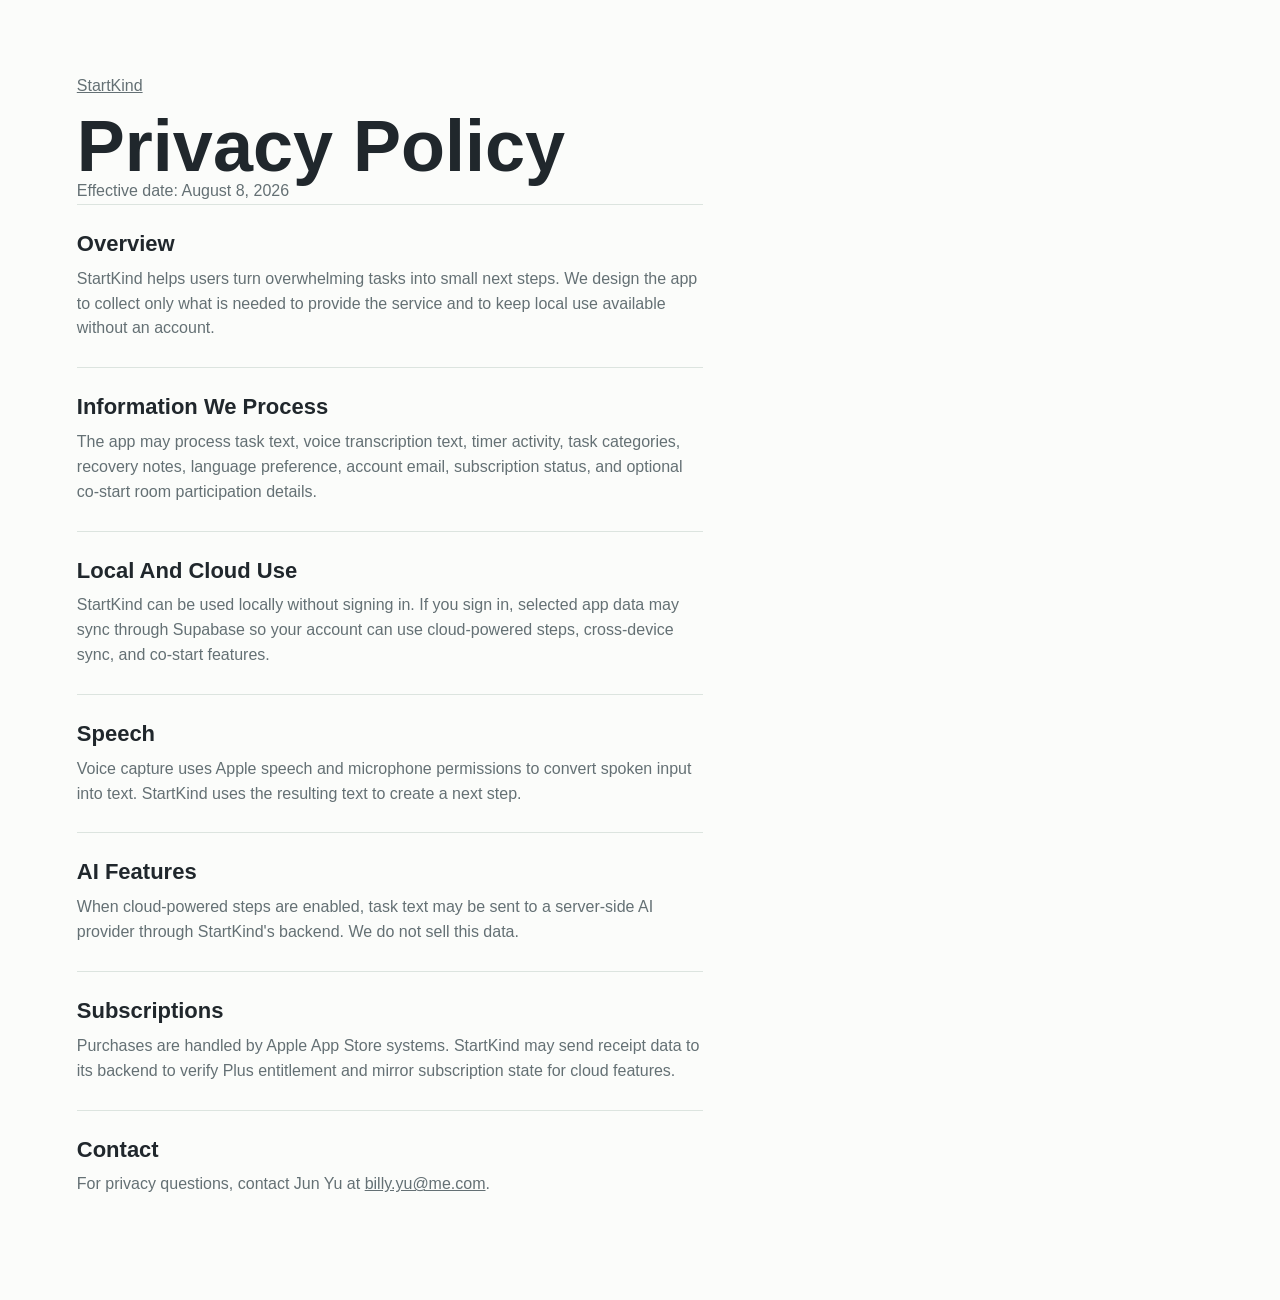
==== site/privacy.html @ 666e50cb "Initial StartKind iOS app and Pages site" ====
<!doctype html>
<html lang="en">
<head>
  <meta charset="utf-8">
  <meta name="viewport" content="width=device-width, initial-scale=1">
  <title>StartKind Privacy Policy</title>
  <meta name="description" content="Privacy Policy for StartKind.">
  <link rel="stylesheet" href="./styles.css">
</head>
<body>
  <main class="policy">
    <a class="back" href="./index.html">StartKind</a>
    <h1>Privacy Policy</h1>
    <p class="updated">Effective date: August 8, 2026</p>

    <section>
      <h2>Overview</h2>
      <p>StartKind helps users turn overwhelming tasks into small next steps. We design the app to collect only what is needed to provide the service and to keep local use available without an account.</p>
    </section>

    <section>
      <h2>Information We Process</h2>
      <p>The app may process task text, voice transcription text, timer activity, task categories, recovery notes, language preference, account email, subscription status, and optional co-start room participation details.</p>
    </section>

    <section>
      <h2>Local And Cloud Use</h2>
      <p>StartKind can be used locally without signing in. If you sign in, selected app data may sync through Supabase so your account can use cloud-powered steps, cross-device sync, and co-start features.</p>
    </section>

    <section>
      <h2>Speech</h2>
      <p>Voice capture uses Apple speech and microphone permissions to convert spoken input into text. StartKind uses the resulting text to create a next step.</p>
    </section>

    <section>
      <h2>AI Features</h2>
      <p>When cloud-powered steps are enabled, task text may be sent to a server-side AI provider through StartKind's backend. We do not sell this data.</p>
    </section>

    <section>
      <h2>Subscriptions</h2>
      <p>Purchases are handled by Apple App Store systems. StartKind may send receipt data to its backend to verify Plus entitlement and mirror subscription state for cloud features.</p>
    </section>

    <section>
      <h2>Contact</h2>
      <p>For privacy questions, contact Jun Yu at <a href="mailto:billy.yu@me.com">billy.yu@me.com</a>.</p>
    </section>
  </main>
</body>
</html>
---- site/styles.css ----
:root {
  color-scheme: light;
  --ink: #20272c;
  --muted: #647074;
  --line: #dce4df;
  --paper: #fbfcfa;
  --soft: #eef5f1;
  --green: #6aa66a;
  --teal: #3d9f9a;
  --coral: #ee806f;
  --gold: #f3c86a;
}

* { box-sizing: border-box; }

body {
  margin: 0;
  font-family: -apple-system, BlinkMacSystemFont, "SF Pro Text", "Segoe UI", sans-serif;
  color: var(--ink);
  background: var(--paper);
}

a { color: inherit; }

main { min-height: 100vh; }

.hero {
  min-height: 88vh;
  display: grid;
  grid-template-columns: minmax(0, 1.1fr) minmax(280px, 0.9fr);
  align-items: center;
  gap: clamp(28px, 5vw, 80px);
  padding: clamp(28px, 6vw, 84px);
  border-bottom: 1px solid var(--line);
  background:
    radial-gradient(circle at 82% 18%, rgba(243, 200, 106, 0.18), transparent 28%),
    linear-gradient(135deg, #fbfcfa 0%, #eef5f1 100%);
}

.eyebrow {
  margin: 0 0 18px;
  color: var(--teal);
  font-size: 14px;
  font-weight: 700;
}

h1 {
  margin: 0;
  font-size: clamp(58px, 9vw, 116px);
  line-height: 0.92;
  letter-spacing: 0;
}

.lead {
  max-width: 680px;
  margin: 26px 0 0;
  font-size: clamp(20px, 2.2vw, 30px);
  line-height: 1.28;
  color: var(--muted);
}

.actions {
  display: flex;
  gap: 12px;
  flex-wrap: wrap;
  margin-top: 34px;
}

.button {
  display: inline-flex;
  align-items: center;
  justify-content: center;
  min-height: 48px;
  padding: 0 22px;
  border-radius: 8px;
  background: var(--ink);
  color: white;
  text-decoration: none;
  font-weight: 700;
}

.button.secondary {
  background: transparent;
  color: var(--ink);
  border: 1px solid var(--line);
}

.phone {
  justify-self: center;
  width: min(360px, 84vw);
  aspect-ratio: 9 / 18;
  border-radius: 42px;
  padding: 14px;
  background: #20272c;
  box-shadow: 0 28px 70px rgba(32, 39, 44, 0.24);
}

.screen {
  height: 100%;
  border-radius: 32px;
  padding: 26px;
  background: #fbfcfa;
  display: flex;
  flex-direction: column;
  gap: 18px;
}

.status {
  color: var(--muted);
  margin: 10px 0 0;
}

.step {
  padding: 18px;
  border-radius: 8px;
  background: var(--soft);
  border: 1px solid var(--line);
}

.step span,
.step small {
  display: block;
  color: var(--muted);
  font-size: 13px;
}

.step strong {
  display: block;
  margin: 8px 0;
  font-size: 21px;
  line-height: 1.18;
}

.timer {
  margin-top: auto;
  align-self: center;
  font-size: 54px;
  font-variant-numeric: tabular-nums;
  color: var(--green);
}

.band, .icons {
  padding: clamp(32px, 6vw, 80px);
}

.grid {
  display: grid;
  grid-template-columns: repeat(4, minmax(0, 1fr));
  gap: 18px;
}

article {
  padding: 20px;
  border: 1px solid var(--line);
  border-radius: 8px;
  background: white;
}

h2 {
  margin: 0 0 10px;
  font-size: 22px;
  line-height: 1.18;
}

article p, .icons p, .policy p {
  margin: 0;
  color: var(--muted);
  line-height: 1.55;
}

.icons {
  border-top: 1px solid var(--line);
  display: grid;
  grid-template-columns: minmax(220px, 0.32fr) minmax(0, 0.68fr);
  gap: 28px;
  align-items: center;
}

.icons img {
  width: 100%;
  height: auto;
  border-radius: 8px;
  border: 1px solid var(--line);
  background: white;
}

footer {
  display: flex;
  gap: 18px;
  flex-wrap: wrap;
  padding: 28px clamp(28px, 6vw, 84px);
  border-top: 1px solid var(--line);
  color: var(--muted);
}

.policy {
  max-width: 780px;
  padding: clamp(28px, 6vw, 80px);
}

.policy h1 {
  font-size: clamp(44px, 7vw, 72px);
  margin-top: 18px;
}

.policy section {
  padding: 26px 0;
  border-top: 1px solid var(--line);
}

.updated, .back {
  color: var(--muted);
}

@media (max-width: 820px) {
  .hero, .icons {
    grid-template-columns: 1fr;
  }

  .hero {
    min-height: auto;
  }

  .grid {
    grid-template-columns: 1fr;
  }
}
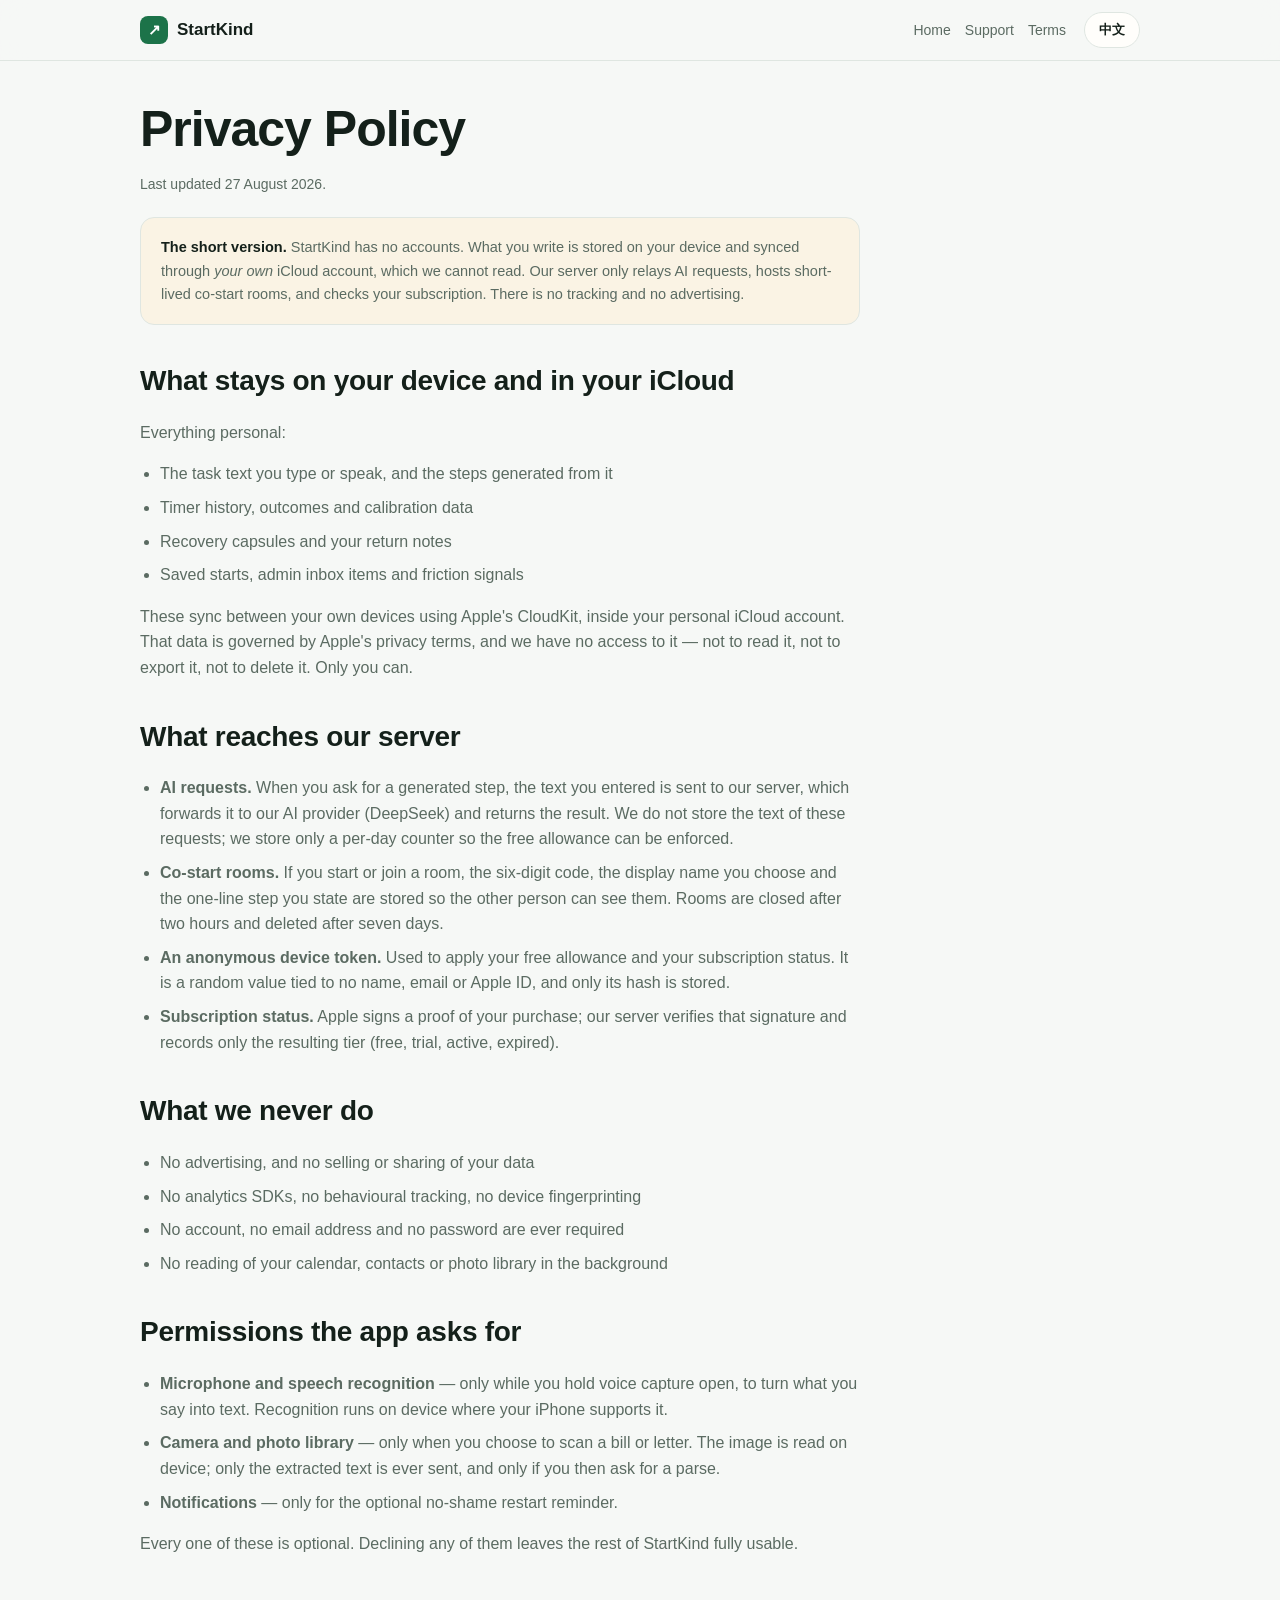
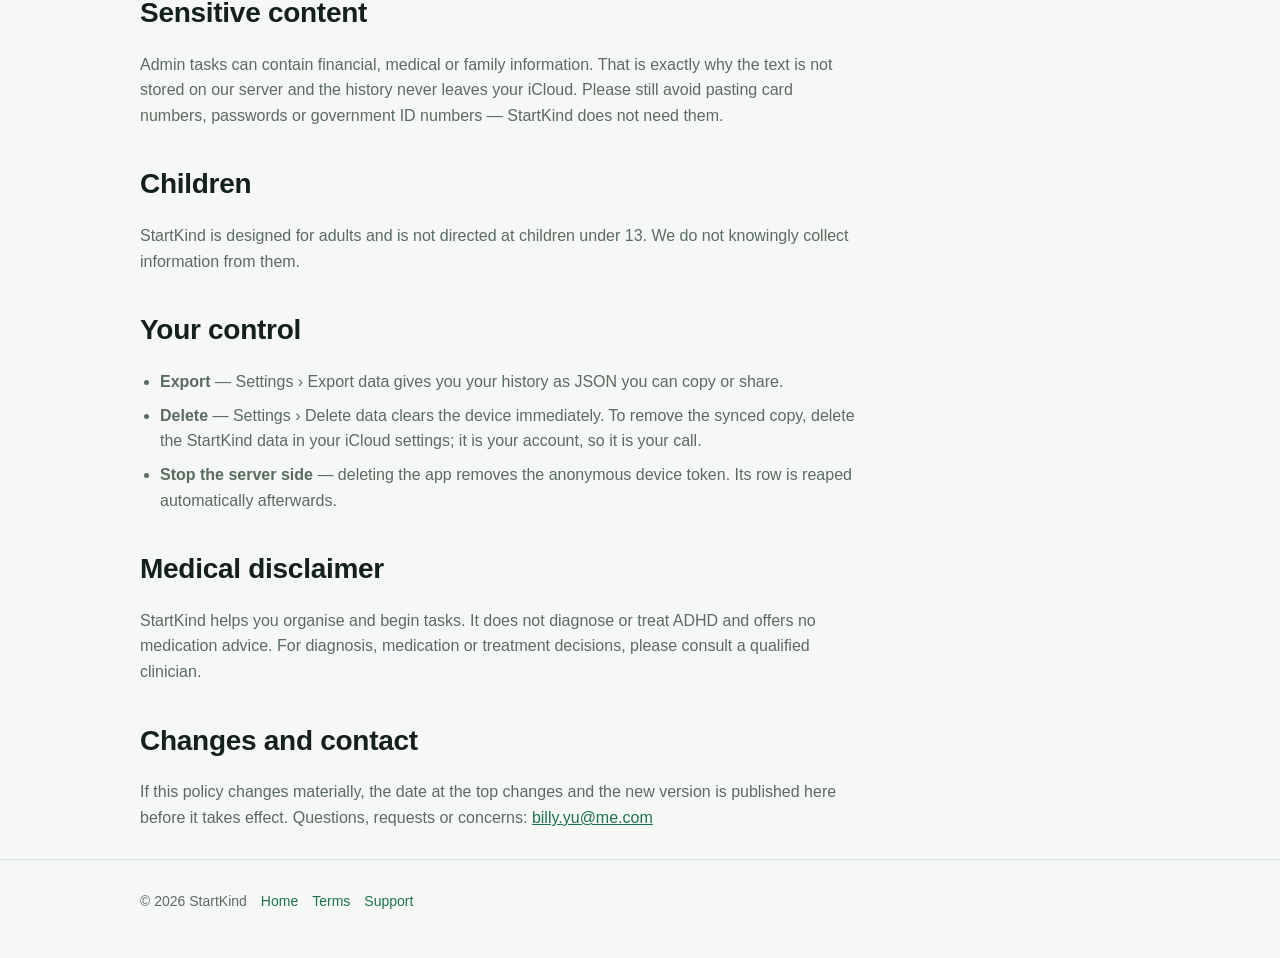
==== commit 50fb7bc4: "Move sync to CloudKit, replace Supabase with a self-hosted backend Two pieces of work: a full audit " ====
--- a/site/privacy.html
+++ b/site/privacy.html
@@ -1,52 +1,127 @@
 <!doctype html>
 <html lang="en">
 <head>
-  <meta charset="utf-8">
-  <meta name="viewport" content="width=device-width, initial-scale=1">
-  <title>StartKind Privacy Policy</title>
-  <meta name="description" content="Privacy Policy for StartKind.">
-  <link rel="stylesheet" href="./styles.css">
+<meta charset="utf-8">
+<meta name="viewport" content="width=device-width, initial-scale=1, viewport-fit=cover">
+<title>Privacy Policy — StartKind</title>
+<meta name="description" content="StartKind privacy policy. Your task history stays in your own iCloud account. No accounts, no tracking, no advertising.">
+<meta name="theme-color" content="#1c7349">
+<link rel="stylesheet" href="./styles.css">
 </head>
 <body>
-  <main class="policy">
-    <a class="back" href="./index.html">StartKind</a>
-    <h1>Privacy Policy</h1>
-    <p class="updated">Effective date: August 8, 2026</p>
 
-    <section>
-      <h2>Overview</h2>
-      <p>StartKind helps users turn overwhelming tasks into small next steps. We design the app to collect only what is needed to provide the service and to keep local use available without an account.</p>
-    </section>
+<header>
+  <div class="wrap bar">
+    <a class="brand" href="./">
+      <span class="mark" aria-hidden="true">↗</span>
+      StartKind
+    </a>
+    <nav>
+      <a href="./"><span data-en>Home</span><span data-zh>首页</span></a>
+      <a href="./#support"><span data-en>Support</span><span data-zh>支持</span></a>
+      <a href="./#terms"><span data-en>Terms</span><span data-zh>条款</span></a>
+    </nav>
+    <button class="lang" id="lang" type="button">中文</button>
+  </div>
+</header>
 
-    <section>
-      <h2>Information We Process</h2>
-      <p>The app may process task text, voice transcription text, timer activity, task categories, recovery notes, language preference, account email, subscription status, and optional co-start room participation details.</p>
-    </section>
+<main class="wrap">
+  <article class="prose">
+    <h1><span data-en>Privacy Policy</span><span data-zh>隐私政策</span></h1>
+    <p class="updated"><span data-en>Last updated 27 August 2026.</span><span data-zh>最后更新：2026 年 8 月 27 日。</span></p>
 
-    <section>
-      <h2>Local And Cloud Use</h2>
-      <p>StartKind can be used locally without signing in. If you sign in, selected app data may sync through Supabase so your account can use cloud-powered steps, cross-device sync, and co-start features.</p>
-    </section>
+    <p class="note" style="margin:22px 0">
+      <span data-en><strong>The short version.</strong> StartKind has no accounts. What you write is stored on your device and synced through <em>your own</em> iCloud account, which we cannot read. Our server only relays AI requests, hosts short-lived co-start rooms, and checks your subscription. There is no tracking and no advertising.</span>
+      <span data-zh><strong>一句话版本。</strong>StartKind 没有账号体系。你写下的内容保存在你的设备上，并通过<em>你自己的</em> iCloud 账户同步，我们读不到。我们的服务器只做三件事：转发 AI 请求、承载临时的陪伴房间、校验订阅状态。没有任何追踪，也没有广告。</span>
+    </p>
 
-    <section>
-      <h2>Speech</h2>
-      <p>Voice capture uses Apple speech and microphone permissions to convert spoken input into text. StartKind uses the resulting text to create a next step.</p>
-    </section>
+    <h2><span data-en>What stays on your device and in your iCloud</span><span data-zh>留在你设备和 iCloud 里的内容</span></h2>
+    <p><span data-en>Everything personal:</span><span data-zh>所有个人内容：</span></p>
+    <ul>
+      <li><span data-en>The task text you type or speak, and the steps generated from it</span><span data-zh>你输入或说出的任务文本，以及由此生成的步骤</span></li>
+      <li><span data-en>Timer history, outcomes and calibration data</span><span data-zh>计时历史、结果与校准数据</span></li>
+      <li><span data-en>Recovery capsules and your return notes</span><span data-zh>恢复胶囊与你的返回备注</span></li>
+      <li><span data-en>Saved starts, admin inbox items and friction signals</span><span data-zh>已保存的开始、事务收件箱条目与卡点信号</span></li>
+    </ul>
+    <p><span data-en>These sync between your own devices using Apple's CloudKit, inside your personal iCloud account. That data is governed by Apple's privacy terms, and we have no access to it — not to read it, not to export it, not to delete it. Only you can.</span><span data-zh>这些内容通过 Apple 的 CloudKit 在你自己的设备之间同步，存放在你的个人 iCloud 账户中。该数据受 Apple 隐私条款约束，我们无权访问——不能读取、不能导出、也不能删除。只有你可以。</span></p>
 
-    <section>
-      <h2>AI Features</h2>
-      <p>When cloud-powered steps are enabled, task text may be sent to a server-side AI provider through StartKind's backend. We do not sell this data.</p>
-    </section>
+    <h2><span data-en>What reaches our server</span><span data-zh>会到达我们服务器的内容</span></h2>
+    <ul>
+      <li><span data-en><strong>AI requests.</strong> When you ask for a generated step, the text you entered is sent to our server, which forwards it to our AI provider (DeepSeek) and returns the result. We do not store the text of these requests; we store only a per-day counter so the free allowance can be enforced.</span><span data-zh><strong>AI 请求。</strong>当你请求生成步骤时，你输入的文本会发送到我们的服务器，由它转发给 AI 服务商（DeepSeek）并返回结果。我们<strong>不保存</strong>这些请求的文本，只保存一个按天计数，用于执行免费额度。</span></li>
+      <li><span data-en><strong>Co-start rooms.</strong> If you start or join a room, the six-digit code, the display name you choose and the one-line step you state are stored so the other person can see them. Rooms are closed after two hours and deleted after seven days.</span><span data-zh><strong>陪伴房间。</strong>当你创建或加入房间时，六位数字码、你填写的昵称、以及你写的一句话步骤会被保存，以便对方看到。房间在两小时后关闭，七天后删除。</span></li>
+      <li><span data-en><strong>An anonymous device token.</strong> Used to apply your free allowance and your subscription status. It is a random value tied to no name, email or Apple ID, and only its hash is stored.</span><span data-zh><strong>一个匿名设备令牌。</strong>用于识别你的免费额度和订阅状态。它是一个随机值，不关联任何姓名、邮箱或 Apple ID，而且我们只保存它的哈希值。</span></li>
+      <li><span data-en><strong>Subscription status.</strong> Apple signs a proof of your purchase; our server verifies that signature and records only the resulting tier (free, trial, active, expired).</span><span data-zh><strong>订阅状态。</strong>Apple 会对你的购买签名，我们的服务器校验该签名，只记录最终的等级（免费、试用、有效、已过期）。</span></li>
+    </ul>
 
-    <section>
-      <h2>Subscriptions</h2>
-      <p>Purchases are handled by Apple App Store systems. StartKind may send receipt data to its backend to verify Plus entitlement and mirror subscription state for cloud features.</p>
-    </section>
+    <h2><span data-en>What we never do</span><span data-zh>我们绝不做的事</span></h2>
+    <ul>
+      <li><span data-en>No advertising, and no selling or sharing of your data</span><span data-zh>没有广告，不出售也不共享你的数据</span></li>
+      <li><span data-en>No analytics SDKs, no behavioural tracking, no device fingerprinting</span><span data-zh>不接入分析 SDK，不做行为追踪，不做设备指纹</span></li>
+      <li><span data-en>No account, no email address and no password are ever required</span><span data-zh>全程不需要账号、邮箱或密码</span></li>
+      <li><span data-en>No reading of your calendar, contacts or photo library in the background</span><span data-zh>不会在后台读取你的日历、通讯录或照片库</span></li>
+    </ul>
 
-    <section>
-      <h2>Contact</h2>
-      <p>For privacy questions, contact Jun Yu at <a href="mailto:billy.yu@me.com">billy.yu@me.com</a>.</p>
-    </section>
-  </main>
+    <h2><span data-en>Permissions the app asks for</span><span data-zh>App 会请求的权限</span></h2>
+    <ul>
+      <li><span data-en><strong>Microphone and speech recognition</strong> — only while you hold voice capture open, to turn what you say into text. Recognition runs on device where your iPhone supports it.</span><span data-zh><strong>麦克风与语音识别</strong> — 仅在你打开语音捕捉时使用，把你说的话转成文字。在支持的 iPhone 上，识别在设备本地完成。</span></li>
+      <li><span data-en><strong>Camera and photo library</strong> — only when you choose to scan a bill or letter. The image is read on device; only the extracted text is ever sent, and only if you then ask for a parse.</span><span data-zh><strong>相机与照片库</strong> — 仅当你主动选择扫描账单或信件时使用。图片在设备本地识别，只有提取出的文字才可能被发送，而且需要你再次确认解析。</span></li>
+      <li><span data-en><strong>Notifications</strong> — only for the optional no-shame restart reminder.</span><span data-zh><strong>通知</strong> — 仅用于可选的、不带责备的重启提醒。</span></li>
+    </ul>
+    <p><span data-en>Every one of these is optional. Declining any of them leaves the rest of StartKind fully usable.</span><span data-zh>以上权限全部可选。拒绝其中任何一项，StartKind 的其余功能依然完全可用。</span></p>
+
+    <h2><span data-en>Sensitive content</span><span data-zh>敏感内容</span></h2>
+    <p><span data-en>Admin tasks can contain financial, medical or family information. That is exactly why the text is not stored on our server and the history never leaves your iCloud. Please still avoid pasting card numbers, passwords or government ID numbers — StartKind does not need them.</span><span data-zh>事务任务可能包含财务、医疗或家庭信息。这正是我们不在服务器保存这些文本、历史记录也不离开你 iCloud 的原因。但仍请不要粘贴银行卡号、密码或身份证件号码——StartKind 不需要它们。</span></p>
+
+    <h2><span data-en>Children</span><span data-zh>关于儿童</span></h2>
+    <p><span data-en>StartKind is designed for adults and is not directed at children under 13. We do not knowingly collect information from them.</span><span data-zh>StartKind 面向成年人设计，不针对 13 岁以下儿童。我们不会有意收集他们的信息。</span></p>
+
+    <h2><span data-en>Your control</span><span data-zh>你的控制权</span></h2>
+    <ul>
+      <li><span data-en><strong>Export</strong> — Settings › Export data gives you your history as JSON you can copy or share.</span><span data-zh><strong>导出</strong> — 「设置 › 导出数据」会把你的历史以 JSON 形式给你，可复制或分享。</span></li>
+      <li><span data-en><strong>Delete</strong> — Settings › Delete data clears the device immediately. To remove the synced copy, delete the StartKind data in your iCloud settings; it is your account, so it is your call.</span><span data-zh><strong>删除</strong> — 「设置 › 删除数据」会立刻清空本机。若要移除同步副本，请在你的 iCloud 设置中删除 StartKind 数据；那是你的账户，由你决定。</span></li>
+      <li><span data-en><strong>Stop the server side</strong> — deleting the app removes the anonymous device token. Its row is reaped automatically afterwards.</span><span data-zh><strong>停止服务端记录</strong> — 删除 App 即会移除匿名设备令牌，其记录随后会被自动清理。</span></li>
+    </ul>
+
+    <h2><span data-en>Medical disclaimer</span><span data-zh>医疗免责声明</span></h2>
+    <p><span data-en>StartKind helps you organise and begin tasks. It does not diagnose or treat ADHD and offers no medication advice. For diagnosis, medication or treatment decisions, please consult a qualified clinician.</span><span data-zh>StartKind 帮助你整理和开始任务。它不能诊断或治疗注意缺陷多动障碍（ADHD），也不提供任何用药建议。如需诊断、用药或治疗决定，请咨询合格的临床医生。</span></p>
+
+    <h2><span data-en>Changes and contact</span><span data-zh>变更与联系</span></h2>
+    <p><span data-en>If this policy changes materially, the date at the top changes and the new version is published here before it takes effect. Questions, requests or concerns: </span><span data-zh>如本政策有实质性变更，顶部日期会随之更新，新版本会在生效前发布于此。有任何问题、请求或疑虑请联系：</span><a href="mailto:billy.yu@me.com" style="color:var(--accent)">billy.yu@me.com</a></p>
+  </article>
+</main>
+
+<footer>
+  <div class="wrap footer-row">
+    <span>© 2026 StartKind</span>
+    <a href="./"><span data-en>Home</span><span data-zh>首页</span></a>
+    <a href="./#terms"><span data-en>Terms</span><span data-zh>条款</span></a>
+    <a href="./#support"><span data-en>Support</span><span data-zh>支持</span></a>
+  </div>
+</footer>
+
+<script>
+  (function () {
+    var KEY = "startkind-lang";
+    var button = document.getElementById("lang");
+
+    function apply(lang) {
+      document.documentElement.lang = lang;
+      button.textContent = lang === "zh-Hans" ? "EN“ : ”中文";
+      button.setAttribute("aria-label", lang === "zh-Hans" ? "Switch to English“ : ”切换到中文");
+    }
+
+    var saved = null;
+    try { saved = localStorage.getItem(KEY); } catch (e) { /* private mode */ }
+    var initial = saved || ((navigator.language || "en").toLowerCase().indexOf("zh") === 0 ? "zh-Hans" : "en");
+    apply(initial);
+
+    button.addEventListener("click", function () {
+      var next = document.documentElement.lang === "zh-Hans" ? "en" : "zh-Hans";
+      apply(next);
+      try { localStorage.setItem(KEY, next); } catch (e) { /* ignore */ }
+    });
+  })();
+</script>
+
 </body>
 </html>
--- a/site/styles.css
+++ b/site/styles.css
@@ -1,227 +1,277 @@
+/* StartKind marketing + legal site.
+   Mobile-first, no dependencies, no tracking. */
+
 :root {
-  color-scheme: light;
-  --ink: #20272c;
-  --muted: #647074;
-  --line: #dce4df;
-  --paper: #fbfcfa;
-  --soft: #eef5f1;
-  --green: #6aa66a;
-  --teal: #3d9f9a;
-  --coral: #ee806f;
-  --gold: #f3c86a;
+  --ink: #14201a;
+  --ink-soft: #5b6b62;
+  --accent: #1c7349;
+  --accent-soft: #e7f2ec;
+  --warm: #faf3e4;
+  --surface: #fffefb;
+  --page: #f6f8f6;
+  --line: #dfe6e1;
+  --radius: 14px;
+  --max: 1040px;
+}
+
+@media (prefers-color-scheme: dark) {
+  :root {
+    --ink: #eef3ef;
+    --ink-soft: #a8b8ae;
+    --accent: #6fca9b;
+    --accent-soft: #17281f;
+    --warm: #241f16;
+    --surface: #131a16;
+    --page: #0d120f;
+    --line: #26332c;
+  }
 }
 
 * { box-sizing: border-box; }
+
+html { -webkit-text-size-adjust: 100%; }
 
 body {
   margin: 0;
-  font-family: -apple-system, BlinkMacSystemFont, "SF Pro Text", "Segoe UI", sans-serif;
+  background: var(--page);
   color: var(--ink);
-  background: var(--paper);
-}
-
-a { color: inherit; }
-
-main { min-height: 100vh; }
+  font: 16px/1.6 -apple-system, BlinkMacSystemFont, "Segoe UI", "PingFang SC",
+        "Hiragino Sans GB", "Microsoft YaHei", Roboto, sans-serif;
+}
+
+.wrap { width: 100%; max-width: var(--max); margin: 0 auto; padding: 0 20px; }
+
+/* ---------- header ---------- */
+
+header {
+  position: sticky;
+  top: 0;
+  z-index: 10;
+  background: color-mix(in srgb, var(--page) 88%, transparent);
+  backdrop-filter: saturate(180%) blur(12px);
+  border-bottom: 1px solid var(--line);
+}
+
+.bar {
+  display: flex;
+  align-items: center;
+  flex-wrap: wrap;
+  gap: 6px 12px;
+  min-height: 60px;
+  padding-top: 8px;
+  padding-bottom: 8px;
+}
+
+/* Narrow screens: brand and the language toggle share the first row, and the
+   section links get a full row of their own instead of wrapping raggedly. */
+nav {
+  order: 3;
+  width: 100%;
+  display: flex;
+  gap: 4px;
+  overflow-x: auto;
+  scrollbar-width: none;
+}
+nav::-webkit-scrollbar { display: none; }
+nav a { white-space: nowrap; }
+
+@media (min-width: 620px) {
+  .bar { flex-wrap: nowrap; padding-top: 0; padding-bottom: 0; }
+  nav { order: 0; width: auto; overflow: visible; gap: 2px; }
+}
+
+.brand {
+  display: flex;
+  align-items: center;
+  gap: 9px;
+  font-weight: 700;
+  font-size: 17px;
+  color: var(--ink);
+  text-decoration: none;
+  margin-right: auto;
+}
+
+.mark {
+  width: 28px; height: 28px;
+  display: grid; place-items: center;
+  border-radius: 8px;
+  background: var(--accent);
+  color: #fff;
+  font-size: 15px;
+}
+
+nav a {
+  color: var(--ink-soft);
+  text-decoration: none;
+  font-size: 14px;
+  padding: 8px 6px;
+  border-radius: 8px;
+}
+nav a:hover { color: var(--accent); }
+
+/* Language toggle */
+.lang {
+  border: 1px solid var(--line);
+  background: var(--surface);
+  color: var(--ink);
+  border-radius: 999px;
+  padding: 7px 14px;
+  font-size: 13px;
+  font-weight: 600;
+  cursor: pointer;
+  min-height: 36px;
+}
+.lang:hover { border-color: var(--accent); color: var(--accent); }
+
+/* ---------- hero ---------- */
 
 .hero {
-  min-height: 88vh;
   display: grid;
-  grid-template-columns: minmax(0, 1.1fr) minmax(280px, 0.9fr);
-  align-items: center;
-  gap: clamp(28px, 5vw, 80px);
-  padding: clamp(28px, 6vw, 84px);
-  border-bottom: 1px solid var(--line);
-  background:
-    radial-gradient(circle at 82% 18%, rgba(243, 200, 106, 0.18), transparent 28%),
-    linear-gradient(135deg, #fbfcfa 0%, #eef5f1 100%);
+  gap: 32px;
+  padding: 52px 0 40px;
+  align-items: center;
 }
 
 .eyebrow {
-  margin: 0 0 18px;
-  color: var(--teal);
-  font-size: 14px;
+  color: var(--accent);
+  font-size: 13px;
   font-weight: 700;
+  letter-spacing: .07em;
+  text-transform: uppercase;
+  margin: 0 0 12px;
 }
 
 h1 {
-  margin: 0;
-  font-size: clamp(58px, 9vw, 116px);
-  line-height: 0.92;
-  letter-spacing: 0;
-}
-
-.lead {
-  max-width: 680px;
-  margin: 26px 0 0;
-  font-size: clamp(20px, 2.2vw, 30px);
-  line-height: 1.28;
-  color: var(--muted);
-}
-
-.actions {
-  display: flex;
-  gap: 12px;
-  flex-wrap: wrap;
-  margin-top: 34px;
-}
+  font-size: clamp(32px, 7vw, 50px);
+  line-height: 1.12;
+  letter-spacing: -.02em;
+  margin: 0 0 16px;
+}
+
+.lead { font-size: clamp(16px, 4vw, 19px); color: var(--ink-soft); margin: 0 0 26px; }
+
+.actions { display: flex; flex-wrap: wrap; gap: 12px; }
 
 .button {
   display: inline-flex;
   align-items: center;
   justify-content: center;
-  min-height: 48px;
+  min-height: 46px;
   padding: 0 22px;
-  border-radius: 8px;
-  background: var(--ink);
-  color: white;
+  border-radius: 11px;
+  background: var(--accent);
+  color: #fff;
+  font-weight: 650;
   text-decoration: none;
-  font-weight: 700;
-}
-
-.button.secondary {
-  background: transparent;
-  color: var(--ink);
-  border: 1px solid var(--line);
-}
-
-.phone {
-  justify-self: center;
-  width: min(360px, 84vw);
-  aspect-ratio: 9 / 18;
-  border-radius: 42px;
-  padding: 14px;
-  background: #20272c;
-  box-shadow: 0 28px 70px rgba(32, 39, 44, 0.24);
-}
-
-.screen {
-  height: 100%;
-  border-radius: 32px;
-  padding: 26px;
-  background: #fbfcfa;
-  display: flex;
-  flex-direction: column;
-  gap: 18px;
-}
-
-.status {
-  color: var(--muted);
-  margin: 10px 0 0;
-}
-
-.step {
-  padding: 18px;
-  border-radius: 8px;
-  background: var(--soft);
-  border: 1px solid var(--line);
-}
-
-.step span,
-.step small {
-  display: block;
-  color: var(--muted);
-  font-size: 13px;
-}
-
-.step strong {
-  display: block;
-  margin: 8px 0;
-  font-size: 21px;
-  line-height: 1.18;
-}
-
-.timer {
-  margin-top: auto;
-  align-self: center;
-  font-size: 54px;
-  font-variant-numeric: tabular-nums;
-  color: var(--green);
-}
-
-.band, .icons {
-  padding: clamp(32px, 6vw, 80px);
-}
+  border: 1px solid transparent;
+}
+.button:hover { filter: brightness(1.06); }
+.button.secondary { background: var(--surface); color: var(--ink); border-color: var(--line); }
+
+/* ---------- shots ---------- */
+
+.shots {
+  display: grid;
+  grid-template-columns: repeat(auto-fit, minmax(200px, 1fr));
+  gap: 20px;
+  padding: 8px 0 44px;
+}
+
+figure { margin: 0; text-align: center; }
+
+figure img {
+  width: 100%;
+  max-width: 300px;
+  height: auto;
+  border-radius: 20px;
+  border: 1px solid var(--line);
+  background: var(--surface);
+  box-shadow: 0 12px 36px rgba(20, 32, 26, .10);
+}
+
+figcaption { margin-top: 12px; font-size: 14px; color: var(--ink-soft); }
+
+/* ---------- sections ---------- */
+
+section {
+  padding: 44px 0;
+  border-top: 1px solid var(--line);
+  /* The header is sticky, so anchor jumps must clear it. */
+  scroll-margin-top: 120px;
+}
+
+@media (min-width: 620px) {
+  section { scroll-margin-top: 72px; }
+}
+
+h2 { font-size: clamp(22px, 5vw, 28px); margin: 0 0 8px; letter-spacing: -.01em; }
+h3 { font-size: 17px; margin: 0 0 6px; }
+
+.sub { color: var(--ink-soft); margin: 0 0 26px; }
 
 .grid {
   display: grid;
-  grid-template-columns: repeat(4, minmax(0, 1fr));
-  gap: 18px;
-}
-
-article {
+  grid-template-columns: repeat(auto-fit, minmax(240px, 1fr));
+  gap: 16px;
+}
+
+.card {
+  background: var(--surface);
+  border: 1px solid var(--line);
+  border-radius: var(--radius);
   padding: 20px;
-  border: 1px solid var(--line);
-  border-radius: 8px;
-  background: white;
-}
-
-h2 {
-  margin: 0 0 10px;
-  font-size: 22px;
-  line-height: 1.18;
-}
-
-article p, .icons p, .policy p {
-  margin: 0;
-  color: var(--muted);
-  line-height: 1.55;
-}
-
-.icons {
-  border-top: 1px solid var(--line);
-  display: grid;
-  grid-template-columns: minmax(220px, 0.32fr) minmax(0, 0.68fr);
-  gap: 28px;
-  align-items: center;
-}
-
-.icons img {
-  width: 100%;
-  height: auto;
-  border-radius: 8px;
-  border: 1px solid var(--line);
-  background: white;
-}
-
-footer {
-  display: flex;
-  gap: 18px;
-  flex-wrap: wrap;
-  padding: 28px clamp(28px, 6vw, 84px);
-  border-top: 1px solid var(--line);
-  color: var(--muted);
-}
-
-.policy {
-  max-width: 780px;
-  padding: clamp(28px, 6vw, 80px);
-}
-
-.policy h1 {
-  font-size: clamp(44px, 7vw, 72px);
-  margin-top: 18px;
-}
-
-.policy section {
-  padding: 26px 0;
-  border-top: 1px solid var(--line);
-}
-
-.updated, .back {
-  color: var(--muted);
-}
-
-@media (max-width: 820px) {
-  .hero, .icons {
-    grid-template-columns: 1fr;
-  }
-
-  .hero {
-    min-height: auto;
-  }
-
-  .grid {
-    grid-template-columns: 1fr;
-  }
-}
+}
+.card p { margin: 0; color: var(--ink-soft); font-size: 15px; }
+
+.card .icon {
+  width: 34px; height: 34px;
+  display: grid; place-items: center;
+  border-radius: 9px;
+  background: var(--accent-soft);
+  color: var(--accent);
+  margin-bottom: 12px;
+  font-size: 17px;
+}
+
+.plans { display: grid; grid-template-columns: repeat(auto-fit, minmax(250px, 1fr)); gap: 16px; }
+.plan { background: var(--surface); border: 1px solid var(--line); border-radius: var(--radius); padding: 22px; }
+.plan.highlight { background: var(--accent-soft); border-color: color-mix(in srgb, var(--accent) 30%, transparent); }
+.price { font-size: 25px; font-weight: 700; margin: 4px 0 14px; }
+.plan ul { margin: 0; padding-left: 19px; color: var(--ink-soft); font-size: 15px; }
+.plan li { margin-bottom: 7px; }
+
+.note {
+  background: var(--warm);
+  border: 1px solid var(--line);
+  border-radius: var(--radius);
+  padding: 18px 20px;
+  color: var(--ink-soft);
+  font-size: 14.5px;
+}
+.note strong { color: var(--ink); }
+
+/* ---------- legal prose ---------- */
+
+.prose { max-width: 720px; padding: 40px 0 12px; }
+.prose h2 { margin-top: 34px; }
+.prose p, .prose li { color: var(--ink-soft); }
+.prose ul { padding-left: 20px; }
+.prose li { margin-bottom: 8px; }
+.updated { font-size: 14px; color: var(--ink-soft); }
+
+/* ---------- footer ---------- */
+
+footer { border-top: 1px solid var(--line); padding: 30px 0 46px; color: var(--ink-soft); font-size: 14px; }
+footer a { color: var(--accent); text-decoration: none; }
+.footer-row { display: flex; flex-wrap: wrap; gap: 14px; align-items: center; }
+.footer-row .spacer { margin-left: auto; }
+
+/* ---------- language switching ---------- */
+
+[data-zh] { display: none; }
+html[lang="zh-Hans"] [data-en] { display: none; }
+html[lang="zh-Hans"] [data-zh] { display: revert; }
+
+@media (min-width: 820px) {
+  .hero { grid-template-columns: 1.05fr .95fr; padding: 68px 0 48px; }
+}
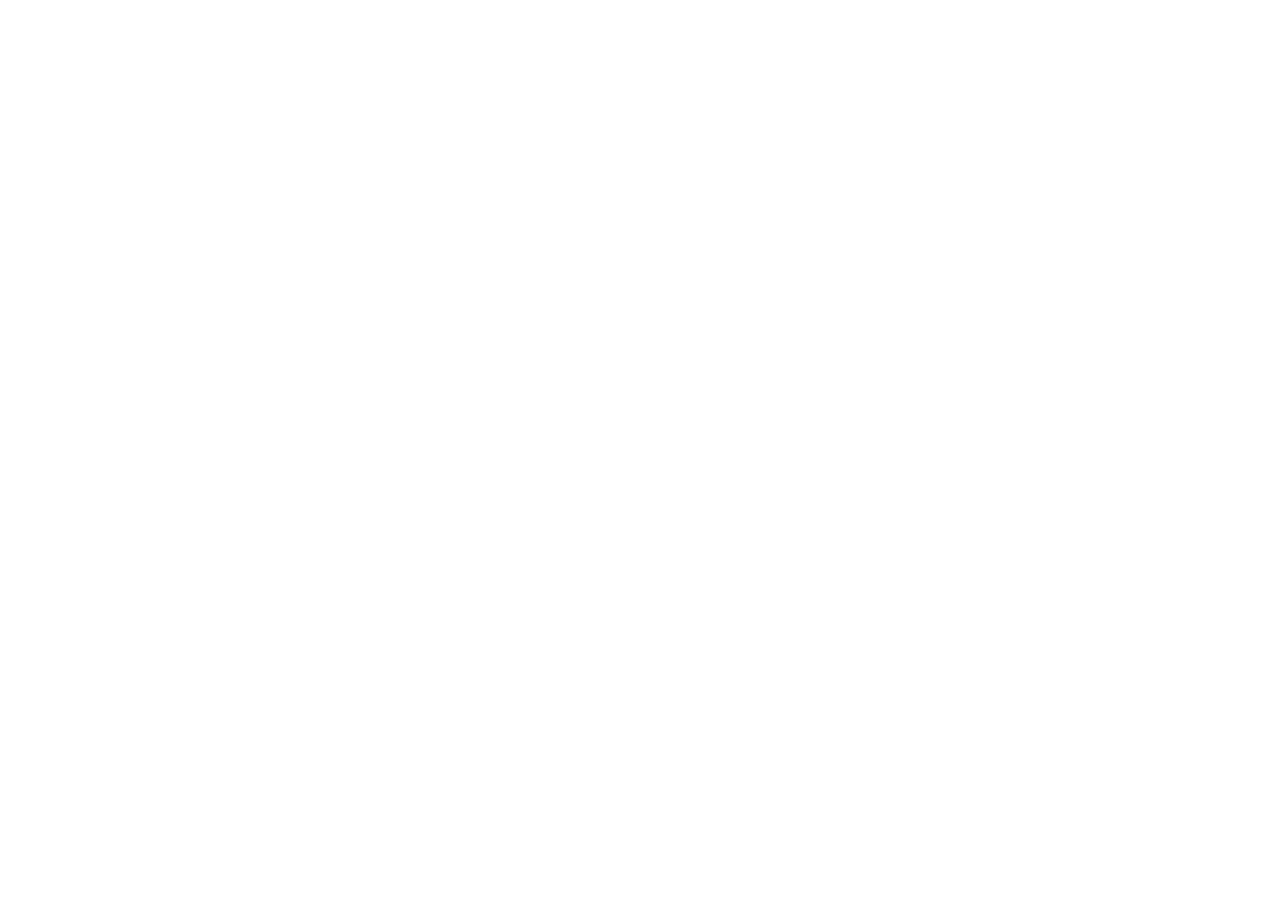
==== commit 381e1058: "Send the old Pages copy to the live StartKind site The app's Terms button opens junyu17.github.io/st" ====
--- a/site/privacy.html
+++ b/site/privacy.html
@@ -2,126 +2,13 @@
 <html lang="en">
 <head>
 <meta charset="utf-8">
-<meta name="viewport" content="width=device-width, initial-scale=1, viewport-fit=cover">
-<title>Privacy Policy — StartKind</title>
-<meta name="description" content="StartKind privacy policy. Your task history stays in your own iCloud account. No accounts, no tracking, no advertising.">
-<meta name="theme-color" content="#1c7349">
-<link rel="stylesheet" href="./styles.css">
+<title>StartKind privacy policy</title>
+<link rel="canonical" href="https://startk.livepet.ren/privacy.html">
+<script>location.replace('https://startk.livepet.ren/privacy.html' + location.hash);</script>
+<meta http-equiv="refresh" content="0; url=https://startk.livepet.ren/privacy.html">
+<meta name="robots" content="noindex">
 </head>
 <body>
-
-<header>
-  <div class="wrap bar">
-    <a class="brand" href="./">
-      <span class="mark" aria-hidden="true">↗</span>
-      StartKind
-    </a>
-    <nav>
-      <a href="./"><span data-en>Home</span><span data-zh>首页</span></a>
-      <a href="./#support"><span data-en>Support</span><span data-zh>支持</span></a>
-      <a href="./#terms"><span data-en>Terms</span><span data-zh>条款</span></a>
-    </nav>
-    <button class="lang" id="lang" type="button">中文</button>
-  </div>
-</header>
-
-<main class="wrap">
-  <article class="prose">
-    <h1><span data-en>Privacy Policy</span><span data-zh>隐私政策</span></h1>
-    <p class="updated"><span data-en>Last updated 27 August 2026.</span><span data-zh>最后更新：2026 年 8 月 27 日。</span></p>
-
-    <p class="note" style="margin:22px 0">
-      <span data-en><strong>The short version.</strong> StartKind has no accounts. What you write is stored on your device and synced through <em>your own</em> iCloud account, which we cannot read. Our server only relays AI requests, hosts short-lived co-start rooms, and checks your subscription. There is no tracking and no advertising.</span>
-      <span data-zh><strong>一句话版本。</strong>StartKind 没有账号体系。你写下的内容保存在你的设备上，并通过<em>你自己的</em> iCloud 账户同步，我们读不到。我们的服务器只做三件事：转发 AI 请求、承载临时的陪伴房间、校验订阅状态。没有任何追踪，也没有广告。</span>
-    </p>
-
-    <h2><span data-en>What stays on your device and in your iCloud</span><span data-zh>留在你设备和 iCloud 里的内容</span></h2>
-    <p><span data-en>Everything personal:</span><span data-zh>所有个人内容：</span></p>
-    <ul>
-      <li><span data-en>The task text you type or speak, and the steps generated from it</span><span data-zh>你输入或说出的任务文本，以及由此生成的步骤</span></li>
-      <li><span data-en>Timer history, outcomes and calibration data</span><span data-zh>计时历史、结果与校准数据</span></li>
-      <li><span data-en>Recovery capsules and your return notes</span><span data-zh>恢复胶囊与你的返回备注</span></li>
-      <li><span data-en>Saved starts, admin inbox items and friction signals</span><span data-zh>已保存的开始、事务收件箱条目与卡点信号</span></li>
-    </ul>
-    <p><span data-en>These sync between your own devices using Apple's CloudKit, inside your personal iCloud account. That data is governed by Apple's privacy terms, and we have no access to it — not to read it, not to export it, not to delete it. Only you can.</span><span data-zh>这些内容通过 Apple 的 CloudKit 在你自己的设备之间同步，存放在你的个人 iCloud 账户中。该数据受 Apple 隐私条款约束，我们无权访问——不能读取、不能导出、也不能删除。只有你可以。</span></p>
-
-    <h2><span data-en>What reaches our server</span><span data-zh>会到达我们服务器的内容</span></h2>
-    <ul>
-      <li><span data-en><strong>AI requests.</strong> When you ask for a generated step, the text you entered is sent to our server, which forwards it to our AI provider (DeepSeek) and returns the result. We do not store the text of these requests; we store only a per-day counter so the free allowance can be enforced.</span><span data-zh><strong>AI 请求。</strong>当你请求生成步骤时，你输入的文本会发送到我们的服务器，由它转发给 AI 服务商（DeepSeek）并返回结果。我们<strong>不保存</strong>这些请求的文本，只保存一个按天计数，用于执行免费额度。</span></li>
-      <li><span data-en><strong>Co-start rooms.</strong> If you start or join a room, the six-digit code, the display name you choose and the one-line step you state are stored so the other person can see them. Rooms are closed after two hours and deleted after seven days.</span><span data-zh><strong>陪伴房间。</strong>当你创建或加入房间时，六位数字码、你填写的昵称、以及你写的一句话步骤会被保存，以便对方看到。房间在两小时后关闭，七天后删除。</span></li>
-      <li><span data-en><strong>An anonymous device token.</strong> Used to apply your free allowance and your subscription status. It is a random value tied to no name, email or Apple ID, and only its hash is stored.</span><span data-zh><strong>一个匿名设备令牌。</strong>用于识别你的免费额度和订阅状态。它是一个随机值，不关联任何姓名、邮箱或 Apple ID，而且我们只保存它的哈希值。</span></li>
-      <li><span data-en><strong>Subscription status.</strong> Apple signs a proof of your purchase; our server verifies that signature and records only the resulting tier (free, trial, active, expired).</span><span data-zh><strong>订阅状态。</strong>Apple 会对你的购买签名，我们的服务器校验该签名，只记录最终的等级（免费、试用、有效、已过期）。</span></li>
-    </ul>
-
-    <h2><span data-en>What we never do</span><span data-zh>我们绝不做的事</span></h2>
-    <ul>
-      <li><span data-en>No advertising, and no selling or sharing of your data</span><span data-zh>没有广告，不出售也不共享你的数据</span></li>
-      <li><span data-en>No analytics SDKs, no behavioural tracking, no device fingerprinting</span><span data-zh>不接入分析 SDK，不做行为追踪，不做设备指纹</span></li>
-      <li><span data-en>No account, no email address and no password are ever required</span><span data-zh>全程不需要账号、邮箱或密码</span></li>
-      <li><span data-en>No reading of your calendar, contacts or photo library in the background</span><span data-zh>不会在后台读取你的日历、通讯录或照片库</span></li>
-    </ul>
-
-    <h2><span data-en>Permissions the app asks for</span><span data-zh>App 会请求的权限</span></h2>
-    <ul>
-      <li><span data-en><strong>Microphone and speech recognition</strong> — only while you hold voice capture open, to turn what you say into text. Recognition runs on device where your iPhone supports it.</span><span data-zh><strong>麦克风与语音识别</strong> — 仅在你打开语音捕捉时使用，把你说的话转成文字。在支持的 iPhone 上，识别在设备本地完成。</span></li>
-      <li><span data-en><strong>Camera and photo library</strong> — only when you choose to scan a bill or letter. The image is read on device; only the extracted text is ever sent, and only if you then ask for a parse.</span><span data-zh><strong>相机与照片库</strong> — 仅当你主动选择扫描账单或信件时使用。图片在设备本地识别，只有提取出的文字才可能被发送，而且需要你再次确认解析。</span></li>
-      <li><span data-en><strong>Notifications</strong> — only for the optional no-shame restart reminder.</span><span data-zh><strong>通知</strong> — 仅用于可选的、不带责备的重启提醒。</span></li>
-    </ul>
-    <p><span data-en>Every one of these is optional. Declining any of them leaves the rest of StartKind fully usable.</span><span data-zh>以上权限全部可选。拒绝其中任何一项，StartKind 的其余功能依然完全可用。</span></p>
-
-    <h2><span data-en>Sensitive content</span><span data-zh>敏感内容</span></h2>
-    <p><span data-en>Admin tasks can contain financial, medical or family information. That is exactly why the text is not stored on our server and the history never leaves your iCloud. Please still avoid pasting card numbers, passwords or government ID numbers — StartKind does not need them.</span><span data-zh>事务任务可能包含财务、医疗或家庭信息。这正是我们不在服务器保存这些文本、历史记录也不离开你 iCloud 的原因。但仍请不要粘贴银行卡号、密码或身份证件号码——StartKind 不需要它们。</span></p>
-
-    <h2><span data-en>Children</span><span data-zh>关于儿童</span></h2>
-    <p><span data-en>StartKind is designed for adults and is not directed at children under 13. We do not knowingly collect information from them.</span><span data-zh>StartKind 面向成年人设计，不针对 13 岁以下儿童。我们不会有意收集他们的信息。</span></p>
-
-    <h2><span data-en>Your control</span><span data-zh>你的控制权</span></h2>
-    <ul>
-      <li><span data-en><strong>Export</strong> — Settings › Export data gives you your history as JSON you can copy or share.</span><span data-zh><strong>导出</strong> — 「设置 › 导出数据」会把你的历史以 JSON 形式给你，可复制或分享。</span></li>
-      <li><span data-en><strong>Delete</strong> — Settings › Delete data clears the device immediately. To remove the synced copy, delete the StartKind data in your iCloud settings; it is your account, so it is your call.</span><span data-zh><strong>删除</strong> — 「设置 › 删除数据」会立刻清空本机。若要移除同步副本，请在你的 iCloud 设置中删除 StartKind 数据；那是你的账户，由你决定。</span></li>
-      <li><span data-en><strong>Stop the server side</strong> — deleting the app removes the anonymous device token. Its row is reaped automatically afterwards.</span><span data-zh><strong>停止服务端记录</strong> — 删除 App 即会移除匿名设备令牌，其记录随后会被自动清理。</span></li>
-    </ul>
-
-    <h2><span data-en>Medical disclaimer</span><span data-zh>医疗免责声明</span></h2>
-    <p><span data-en>StartKind helps you organise and begin tasks. It does not diagnose or treat ADHD and offers no medication advice. For diagnosis, medication or treatment decisions, please consult a qualified clinician.</span><span data-zh>StartKind 帮助你整理和开始任务。它不能诊断或治疗注意缺陷多动障碍（ADHD），也不提供任何用药建议。如需诊断、用药或治疗决定，请咨询合格的临床医生。</span></p>
-
-    <h2><span data-en>Changes and contact</span><span data-zh>变更与联系</span></h2>
-    <p><span data-en>If this policy changes materially, the date at the top changes and the new version is published here before it takes effect. Questions, requests or concerns: </span><span data-zh>如本政策有实质性变更，顶部日期会随之更新，新版本会在生效前发布于此。有任何问题、请求或疑虑请联系：</span><a href="mailto:billy.yu@me.com" style="color:var(--accent)">billy.yu@me.com</a></p>
-  </article>
-</main>
-
-<footer>
-  <div class="wrap footer-row">
-    <span>© 2026 StartKind</span>
-    <a href="./"><span data-en>Home</span><span data-zh>首页</span></a>
-    <a href="./#terms"><span data-en>Terms</span><span data-zh>条款</span></a>
-    <a href="./#support"><span data-en>Support</span><span data-zh>支持</span></a>
-  </div>
-</footer>
-
-<script>
-  (function () {
-    var KEY = "startkind-lang";
-    var button = document.getElementById("lang");
-
-    function apply(lang) {
-      document.documentElement.lang = lang;
-      button.textContent = lang === "zh-Hans" ? "EN“ : ”中文";
-      button.setAttribute("aria-label", lang === "zh-Hans" ? "Switch to English“ : ”切换到中文");
-    }
-
-    var saved = null;
-    try { saved = localStorage.getItem(KEY); } catch (e) { /* private mode */ }
-    var initial = saved || ((navigator.language || "en").toLowerCase().indexOf("zh") === 0 ? "zh-Hans" : "en");
-    apply(initial);
-
-    button.addEventListener("click", function () {
-      var next = document.documentElement.lang === "zh-Hans" ? "en" : "zh-Hans";
-      apply(next);
-      try { localStorage.setItem(KEY, next); } catch (e) { /* ignore */ }
-    });
-  })();
-</script>
-
+<p>The StartKind privacy policy is at <a href="https://startk.livepet.ren/privacy.html">startk.livepet.ren/privacy.html</a>.</p>
 </body>
 </html>
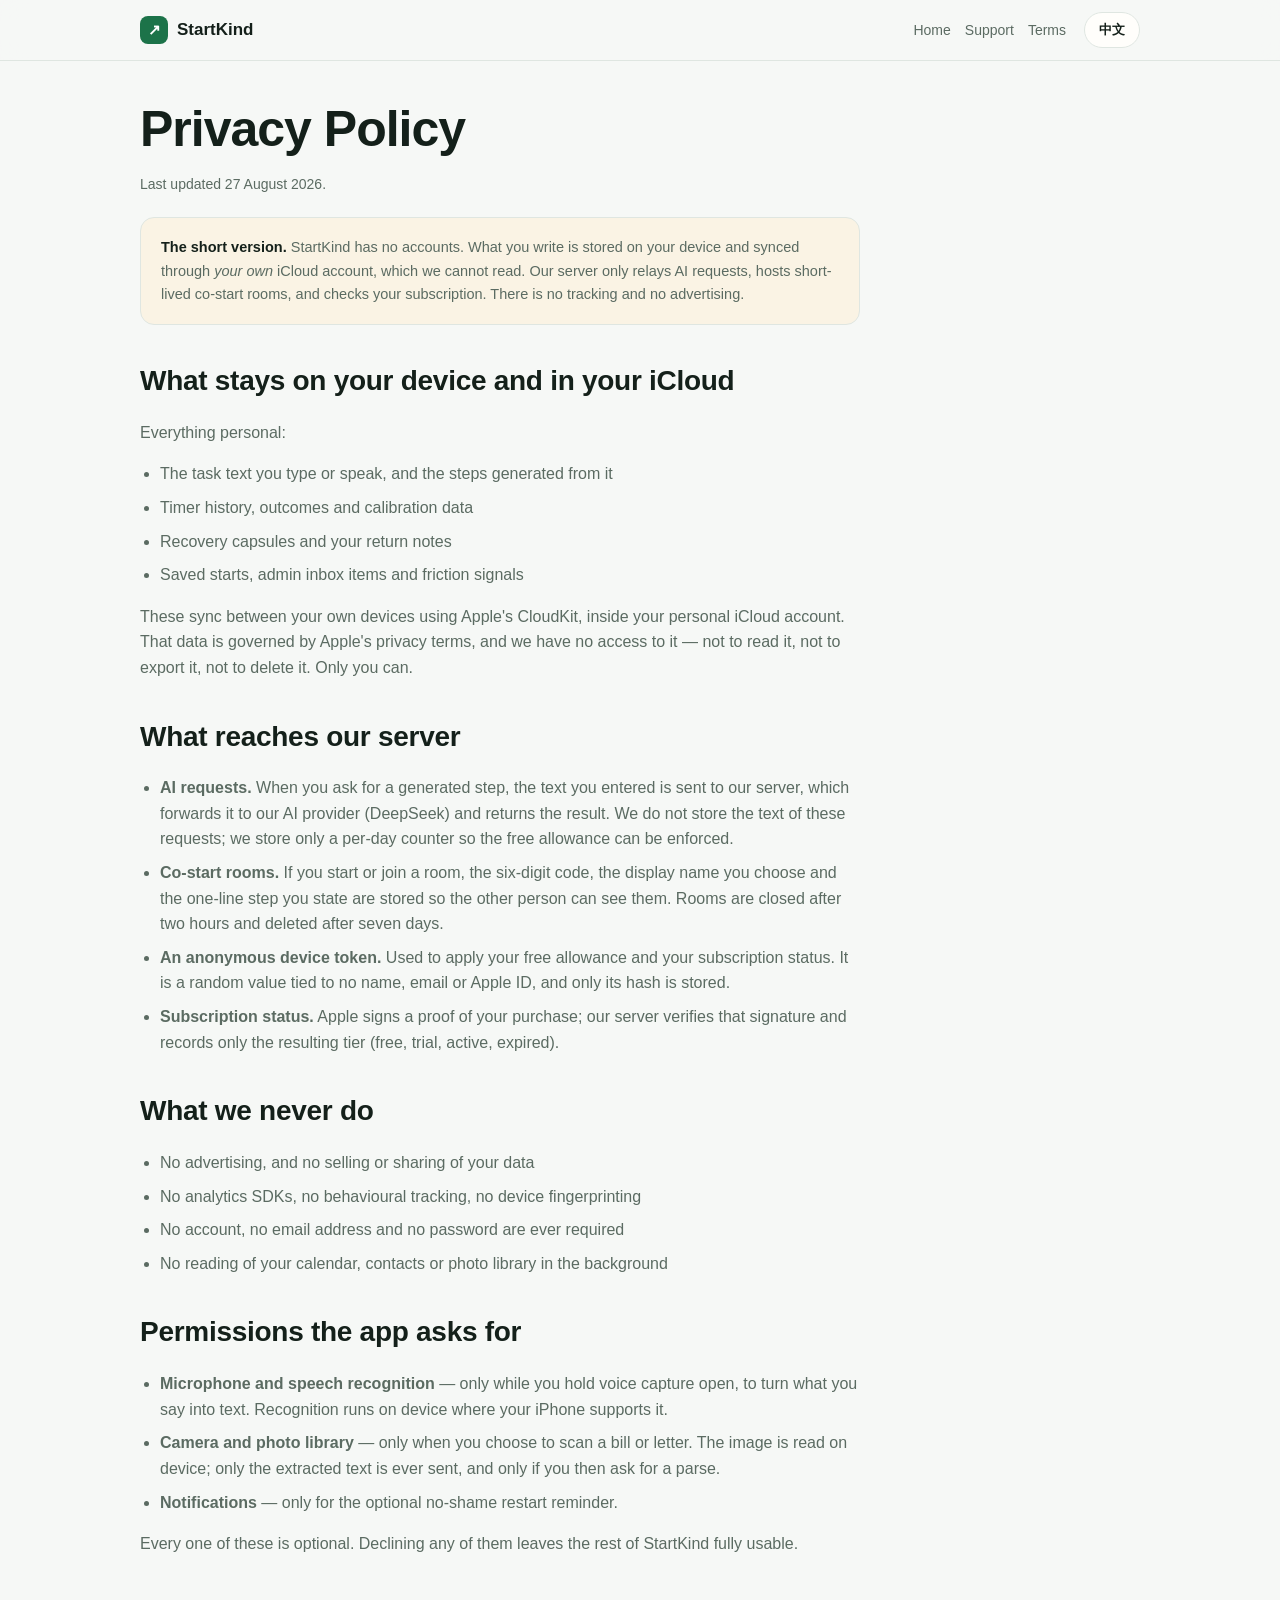
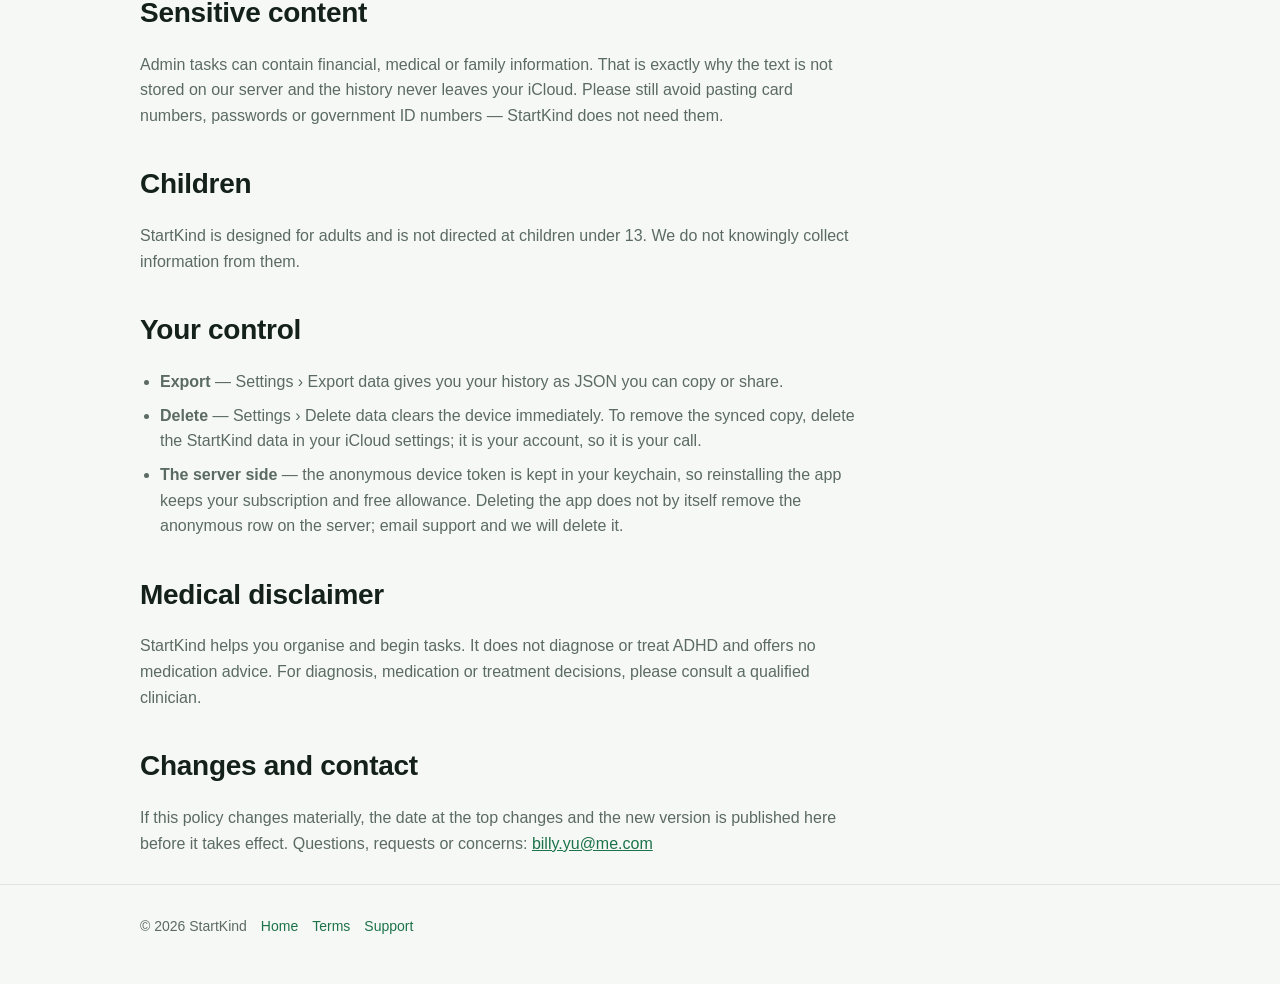
==== commit 3f038b62: "Ship 1.1: Japanese, a guided first run, and the admin reader The release has two halves. Japanese is" ====
--- a/site/privacy.html
+++ b/site/privacy.html
@@ -2,13 +2,126 @@
 <html lang="en">
 <head>
 <meta charset="utf-8">
-<title>StartKind privacy policy</title>
-<link rel="canonical" href="https://startk.livepet.ren/privacy.html">
-<script>location.replace('https://startk.livepet.ren/privacy.html' + location.hash);</script>
-<meta http-equiv="refresh" content="0; url=https://startk.livepet.ren/privacy.html">
-<meta name="robots" content="noindex">
+<meta name="viewport" content="width=device-width, initial-scale=1, viewport-fit=cover">
+<title>Privacy Policy — StartKind</title>
+<meta name="description" content="StartKind privacy policy. Your task history stays in your own iCloud account. No accounts, no tracking, no advertising.">
+<meta name="theme-color" content="#1c7349">
+<link rel="stylesheet" href="./styles.css">
 </head>
 <body>
-<p>The StartKind privacy policy is at <a href="https://startk.livepet.ren/privacy.html">startk.livepet.ren/privacy.html</a>.</p>
+
+<header>
+  <div class="wrap bar">
+    <a class="brand" href="./">
+      <span class="mark" aria-hidden="true">↗</span>
+      StartKind
+    </a>
+    <nav>
+      <a href="./"><span data-en>Home</span><span data-zh>首页</span></a>
+      <a href="./#support"><span data-en>Support</span><span data-zh>支持</span></a>
+      <a href="./#terms"><span data-en>Terms</span><span data-zh>条款</span></a>
+    </nav>
+    <button class="lang" id="lang" type="button">中文</button>
+  </div>
+</header>
+
+<main class="wrap">
+  <article class="prose">
+    <h1><span data-en>Privacy Policy</span><span data-zh>隐私政策</span></h1>
+    <p class="updated"><span data-en>Last updated 27 August 2026.</span><span data-zh>最后更新：2026 年 8 月 27 日。</span></p>
+
+    <p class="note" style="margin:22px 0">
+      <span data-en><strong>The short version.</strong> StartKind has no accounts. What you write is stored on your device and synced through <em>your own</em> iCloud account, which we cannot read. Our server only relays AI requests, hosts short-lived co-start rooms, and checks your subscription. There is no tracking and no advertising.</span>
+      <span data-zh><strong>一句话版本。</strong>StartKind 没有账号体系。你写下的内容保存在你的设备上，并通过<em>你自己的</em> iCloud 账户同步，我们读不到。我们的服务器只做三件事：转发 AI 请求、承载临时的陪伴房间、校验订阅状态。没有任何追踪，也没有广告。</span>
+    </p>
+
+    <h2><span data-en>What stays on your device and in your iCloud</span><span data-zh>留在你设备和 iCloud 里的内容</span></h2>
+    <p><span data-en>Everything personal:</span><span data-zh>所有个人内容：</span></p>
+    <ul>
+      <li><span data-en>The task text you type or speak, and the steps generated from it</span><span data-zh>你输入或说出的任务文本，以及由此生成的步骤</span></li>
+      <li><span data-en>Timer history, outcomes and calibration data</span><span data-zh>计时历史、结果与校准数据</span></li>
+      <li><span data-en>Recovery capsules and your return notes</span><span data-zh>恢复胶囊与你的返回备注</span></li>
+      <li><span data-en>Saved starts, admin inbox items and friction signals</span><span data-zh>已保存的开始、事务收件箱条目与卡点信号</span></li>
+    </ul>
+    <p><span data-en>These sync between your own devices using Apple's CloudKit, inside your personal iCloud account. That data is governed by Apple's privacy terms, and we have no access to it — not to read it, not to export it, not to delete it. Only you can.</span><span data-zh>这些内容通过 Apple 的 CloudKit 在你自己的设备之间同步，存放在你的个人 iCloud 账户中。该数据受 Apple 隐私条款约束，我们无权访问——不能读取、不能导出、也不能删除。只有你可以。</span></p>
+
+    <h2><span data-en>What reaches our server</span><span data-zh>会到达我们服务器的内容</span></h2>
+    <ul>
+      <li><span data-en><strong>AI requests.</strong> When you ask for a generated step, the text you entered is sent to our server, which forwards it to our AI provider (DeepSeek) and returns the result. We do not store the text of these requests; we store only a per-day counter so the free allowance can be enforced.</span><span data-zh><strong>AI 请求。</strong>当你请求生成步骤时，你输入的文本会发送到我们的服务器，由它转发给 AI 服务商（DeepSeek）并返回结果。我们<strong>不保存</strong>这些请求的文本，只保存一个按天计数，用于执行免费额度。</span></li>
+      <li><span data-en><strong>Co-start rooms.</strong> If you start or join a room, the six-digit code, the display name you choose and the one-line step you state are stored so the other person can see them. Rooms are closed after two hours and deleted after seven days.</span><span data-zh><strong>陪伴房间。</strong>当你创建或加入房间时，六位数字码、你填写的昵称、以及你写的一句话步骤会被保存，以便对方看到。房间在两小时后关闭，七天后删除。</span></li>
+      <li><span data-en><strong>An anonymous device token.</strong> Used to apply your free allowance and your subscription status. It is a random value tied to no name, email or Apple ID, and only its hash is stored.</span><span data-zh><strong>一个匿名设备令牌。</strong>用于识别你的免费额度和订阅状态。它是一个随机值，不关联任何姓名、邮箱或 Apple ID，而且我们只保存它的哈希值。</span></li>
+      <li><span data-en><strong>Subscription status.</strong> Apple signs a proof of your purchase; our server verifies that signature and records only the resulting tier (free, trial, active, expired).</span><span data-zh><strong>订阅状态。</strong>Apple 会对你的购买签名，我们的服务器校验该签名，只记录最终的等级（免费、试用、有效、已过期）。</span></li>
+    </ul>
+
+    <h2><span data-en>What we never do</span><span data-zh>我们绝不做的事</span></h2>
+    <ul>
+      <li><span data-en>No advertising, and no selling or sharing of your data</span><span data-zh>没有广告，不出售也不共享你的数据</span></li>
+      <li><span data-en>No analytics SDKs, no behavioural tracking, no device fingerprinting</span><span data-zh>不接入分析 SDK，不做行为追踪，不做设备指纹</span></li>
+      <li><span data-en>No account, no email address and no password are ever required</span><span data-zh>全程不需要账号、邮箱或密码</span></li>
+      <li><span data-en>No reading of your calendar, contacts or photo library in the background</span><span data-zh>不会在后台读取你的日历、通讯录或照片库</span></li>
+    </ul>
+
+    <h2><span data-en>Permissions the app asks for</span><span data-zh>App 会请求的权限</span></h2>
+    <ul>
+      <li><span data-en><strong>Microphone and speech recognition</strong> — only while you hold voice capture open, to turn what you say into text. Recognition runs on device where your iPhone supports it.</span><span data-zh><strong>麦克风与语音识别</strong> — 仅在你打开语音捕捉时使用，把你说的话转成文字。在支持的 iPhone 上，识别在设备本地完成。</span></li>
+      <li><span data-en><strong>Camera and photo library</strong> — only when you choose to scan a bill or letter. The image is read on device; only the extracted text is ever sent, and only if you then ask for a parse.</span><span data-zh><strong>相机与照片库</strong> — 仅当你主动选择扫描账单或信件时使用。图片在设备本地识别，只有提取出的文字才可能被发送，而且需要你再次确认解析。</span></li>
+      <li><span data-en><strong>Notifications</strong> — only for the optional no-shame restart reminder.</span><span data-zh><strong>通知</strong> — 仅用于可选的、不带责备的重启提醒。</span></li>
+    </ul>
+    <p><span data-en>Every one of these is optional. Declining any of them leaves the rest of StartKind fully usable.</span><span data-zh>以上权限全部可选。拒绝其中任何一项，StartKind 的其余功能依然完全可用。</span></p>
+
+    <h2><span data-en>Sensitive content</span><span data-zh>敏感内容</span></h2>
+    <p><span data-en>Admin tasks can contain financial, medical or family information. That is exactly why the text is not stored on our server and the history never leaves your iCloud. Please still avoid pasting card numbers, passwords or government ID numbers — StartKind does not need them.</span><span data-zh>事务任务可能包含财务、医疗或家庭信息。这正是我们不在服务器保存这些文本、历史记录也不离开你 iCloud 的原因。但仍请不要粘贴银行卡号、密码或身份证件号码——StartKind 不需要它们。</span></p>
+
+    <h2><span data-en>Children</span><span data-zh>关于儿童</span></h2>
+    <p><span data-en>StartKind is designed for adults and is not directed at children under 13. We do not knowingly collect information from them.</span><span data-zh>StartKind 面向成年人设计，不针对 13 岁以下儿童。我们不会有意收集他们的信息。</span></p>
+
+    <h2><span data-en>Your control</span><span data-zh>你的控制权</span></h2>
+    <ul>
+      <li><span data-en><strong>Export</strong> — Settings › Export data gives you your history as JSON you can copy or share.</span><span data-zh><strong>导出</strong> — 「设置 › 导出数据」会把你的历史以 JSON 形式给你，可复制或分享。</span></li>
+      <li><span data-en><strong>Delete</strong> — Settings › Delete data clears the device immediately. To remove the synced copy, delete the StartKind data in your iCloud settings; it is your account, so it is your call.</span><span data-zh><strong>删除</strong> — 「设置 › 删除数据」会立刻清空本机。若要移除同步副本，请在你的 iCloud 设置中删除 StartKind 数据；那是你的账户，由你决定。</span></li>
+      <li><span data-en><strong>The server side</strong> — the anonymous device token is kept in your keychain, so reinstalling the app keeps your subscription and free allowance. Deleting the app does not by itself remove the anonymous row on the server; email support and we will delete it.</span><span data-zh><strong>服务端记录</strong> — 匿名设备令牌保存在系统钥匙串中，重新安装后订阅和免费额度仍然有效。仅删除 App 并不会移除服务器上的匿名记录；如需删除，请邮件联系我们。</span></li>
+    </ul>
+
+    <h2><span data-en>Medical disclaimer</span><span data-zh>医疗免责声明</span></h2>
+    <p><span data-en>StartKind helps you organise and begin tasks. It does not diagnose or treat ADHD and offers no medication advice. For diagnosis, medication or treatment decisions, please consult a qualified clinician.</span><span data-zh>StartKind 帮助你整理和开始任务。它不能诊断或治疗注意缺陷多动障碍（ADHD），也不提供任何用药建议。如需诊断、用药或治疗决定，请咨询合格的临床医生。</span></p>
+
+    <h2><span data-en>Changes and contact</span><span data-zh>变更与联系</span></h2>
+    <p><span data-en>If this policy changes materially, the date at the top changes and the new version is published here before it takes effect. Questions, requests or concerns: </span><span data-zh>如本政策有实质性变更，顶部日期会随之更新，新版本会在生效前发布于此。有任何问题、请求或疑虑请联系：</span><a href="mailto:billy.yu@me.com" style="color:var(--accent)">billy.yu@me.com</a></p>
+  </article>
+</main>
+
+<footer>
+  <div class="wrap footer-row">
+    <span>© 2026 StartKind</span>
+    <a href="./"><span data-en>Home</span><span data-zh>首页</span></a>
+    <a href="./#terms"><span data-en>Terms</span><span data-zh>条款</span></a>
+    <a href="./#support"><span data-en>Support</span><span data-zh>支持</span></a>
+  </div>
+</footer>
+
+<script>
+  (function () {
+    var KEY = "startkind-lang";
+    var button = document.getElementById("lang");
+
+    function apply(lang) {
+      document.documentElement.lang = lang;
+      button.textContent = lang === "zh-Hans" ? "EN" : "中文";
+      button.setAttribute("aria-label", lang === "zh-Hans" ? "Switch to English" : "切换到中文");
+    }
+
+    var saved = null;
+    try { saved = localStorage.getItem(KEY); } catch (e) { /* private mode */ }
+    var initial = saved || ((navigator.language || "en").toLowerCase().indexOf("zh") === 0 ? "zh-Hans" : "en");
+    apply(initial);
+
+    button.addEventListener("click", function () {
+      var next = document.documentElement.lang === "zh-Hans" ? "en" : "zh-Hans";
+      apply(next);
+      try { localStorage.setItem(KEY, next); } catch (e) { /* ignore */ }
+    });
+  })();
+</script>
+
 </body>
 </html>
--- a/site/styles.css
+++ b/site/styles.css
@@ -0,0 +1,277 @@
+/* StartKind marketing + legal site.
+   Mobile-first, no dependencies, no tracking. */
+
+:root {
+  --ink: #14201a;
+  --ink-soft: #5b6b62;
+  --accent: #1c7349;
+  --accent-soft: #e7f2ec;
+  --warm: #faf3e4;
+  --surface: #fffefb;
+  --page: #f6f8f6;
+  --line: #dfe6e1;
+  --radius: 14px;
+  --max: 1040px;
+}
+
+@media (prefers-color-scheme: dark) {
+  :root {
+    --ink: #eef3ef;
+    --ink-soft: #a8b8ae;
+    --accent: #6fca9b;
+    --accent-soft: #17281f;
+    --warm: #241f16;
+    --surface: #131a16;
+    --page: #0d120f;
+    --line: #26332c;
+  }
+}
+
+* { box-sizing: border-box; }
+
+html { -webkit-text-size-adjust: 100%; }
+
+body {
+  margin: 0;
+  background: var(--page);
+  color: var(--ink);
+  font: 16px/1.6 -apple-system, BlinkMacSystemFont, "Segoe UI", "PingFang SC",
+        "Hiragino Sans GB", "Microsoft YaHei", Roboto, sans-serif;
+}
+
+.wrap { width: 100%; max-width: var(--max); margin: 0 auto; padding: 0 20px; }
+
+/* ---------- header ---------- */
+
+header {
+  position: sticky;
+  top: 0;
+  z-index: 10;
+  background: color-mix(in srgb, var(--page) 88%, transparent);
+  backdrop-filter: saturate(180%) blur(12px);
+  border-bottom: 1px solid var(--line);
+}
+
+.bar {
+  display: flex;
+  align-items: center;
+  flex-wrap: wrap;
+  gap: 6px 12px;
+  min-height: 60px;
+  padding-top: 8px;
+  padding-bottom: 8px;
+}
+
+/* Narrow screens: brand and the language toggle share the first row, and the
+   section links get a full row of their own instead of wrapping raggedly. */
+nav {
+  order: 3;
+  width: 100%;
+  display: flex;
+  gap: 4px;
+  overflow-x: auto;
+  scrollbar-width: none;
+}
+nav::-webkit-scrollbar { display: none; }
+nav a { white-space: nowrap; }
+
+@media (min-width: 620px) {
+  .bar { flex-wrap: nowrap; padding-top: 0; padding-bottom: 0; }
+  nav { order: 0; width: auto; overflow: visible; gap: 2px; }
+}
+
+.brand {
+  display: flex;
+  align-items: center;
+  gap: 9px;
+  font-weight: 700;
+  font-size: 17px;
+  color: var(--ink);
+  text-decoration: none;
+  margin-right: auto;
+}
+
+.mark {
+  width: 28px; height: 28px;
+  display: grid; place-items: center;
+  border-radius: 8px;
+  background: var(--accent);
+  color: #fff;
+  font-size: 15px;
+}
+
+nav a {
+  color: var(--ink-soft);
+  text-decoration: none;
+  font-size: 14px;
+  padding: 8px 6px;
+  border-radius: 8px;
+}
+nav a:hover { color: var(--accent); }
+
+/* Language toggle */
+.lang {
+  border: 1px solid var(--line);
+  background: var(--surface);
+  color: var(--ink);
+  border-radius: 999px;
+  padding: 7px 14px;
+  font-size: 13px;
+  font-weight: 600;
+  cursor: pointer;
+  min-height: 36px;
+}
+.lang:hover { border-color: var(--accent); color: var(--accent); }
+
+/* ---------- hero ---------- */
+
+.hero {
+  display: grid;
+  gap: 32px;
+  padding: 52px 0 40px;
+  align-items: center;
+}
+
+.eyebrow {
+  color: var(--accent);
+  font-size: 13px;
+  font-weight: 700;
+  letter-spacing: .07em;
+  text-transform: uppercase;
+  margin: 0 0 12px;
+}
+
+h1 {
+  font-size: clamp(32px, 7vw, 50px);
+  line-height: 1.12;
+  letter-spacing: -.02em;
+  margin: 0 0 16px;
+}
+
+.lead { font-size: clamp(16px, 4vw, 19px); color: var(--ink-soft); margin: 0 0 26px; }
+
+.actions { display: flex; flex-wrap: wrap; gap: 12px; }
+
+.button {
+  display: inline-flex;
+  align-items: center;
+  justify-content: center;
+  min-height: 46px;
+  padding: 0 22px;
+  border-radius: 11px;
+  background: var(--accent);
+  color: #fff;
+  font-weight: 650;
+  text-decoration: none;
+  border: 1px solid transparent;
+}
+.button:hover { filter: brightness(1.06); }
+.button.secondary { background: var(--surface); color: var(--ink); border-color: var(--line); }
+
+/* ---------- shots ---------- */
+
+.shots {
+  display: grid;
+  grid-template-columns: repeat(auto-fit, minmax(200px, 1fr));
+  gap: 20px;
+  padding: 8px 0 44px;
+}
+
+figure { margin: 0; text-align: center; }
+
+figure img {
+  width: 100%;
+  max-width: 300px;
+  height: auto;
+  border-radius: 20px;
+  border: 1px solid var(--line);
+  background: var(--surface);
+  box-shadow: 0 12px 36px rgba(20, 32, 26, .10);
+}
+
+figcaption { margin-top: 12px; font-size: 14px; color: var(--ink-soft); }
+
+/* ---------- sections ---------- */
+
+section {
+  padding: 44px 0;
+  border-top: 1px solid var(--line);
+  /* The header is sticky, so anchor jumps must clear it. */
+  scroll-margin-top: 120px;
+}
+
+@media (min-width: 620px) {
+  section { scroll-margin-top: 72px; }
+}
+
+h2 { font-size: clamp(22px, 5vw, 28px); margin: 0 0 8px; letter-spacing: -.01em; }
+h3 { font-size: 17px; margin: 0 0 6px; }
+
+.sub { color: var(--ink-soft); margin: 0 0 26px; }
+
+.grid {
+  display: grid;
+  grid-template-columns: repeat(auto-fit, minmax(240px, 1fr));
+  gap: 16px;
+}
+
+.card {
+  background: var(--surface);
+  border: 1px solid var(--line);
+  border-radius: var(--radius);
+  padding: 20px;
+}
+.card p { margin: 0; color: var(--ink-soft); font-size: 15px; }
+
+.card .icon {
+  width: 34px; height: 34px;
+  display: grid; place-items: center;
+  border-radius: 9px;
+  background: var(--accent-soft);
+  color: var(--accent);
+  margin-bottom: 12px;
+  font-size: 17px;
+}
+
+.plans { display: grid; grid-template-columns: repeat(auto-fit, minmax(250px, 1fr)); gap: 16px; }
+.plan { background: var(--surface); border: 1px solid var(--line); border-radius: var(--radius); padding: 22px; }
+.plan.highlight { background: var(--accent-soft); border-color: color-mix(in srgb, var(--accent) 30%, transparent); }
+.price { font-size: 25px; font-weight: 700; margin: 4px 0 14px; }
+.plan ul { margin: 0; padding-left: 19px; color: var(--ink-soft); font-size: 15px; }
+.plan li { margin-bottom: 7px; }
+
+.note {
+  background: var(--warm);
+  border: 1px solid var(--line);
+  border-radius: var(--radius);
+  padding: 18px 20px;
+  color: var(--ink-soft);
+  font-size: 14.5px;
+}
+.note strong { color: var(--ink); }
+
+/* ---------- legal prose ---------- */
+
+.prose { max-width: 720px; padding: 40px 0 12px; }
+.prose h2 { margin-top: 34px; }
+.prose p, .prose li { color: var(--ink-soft); }
+.prose ul { padding-left: 20px; }
+.prose li { margin-bottom: 8px; }
+.updated { font-size: 14px; color: var(--ink-soft); }
+
+/* ---------- footer ---------- */
+
+footer { border-top: 1px solid var(--line); padding: 30px 0 46px; color: var(--ink-soft); font-size: 14px; }
+footer a { color: var(--accent); text-decoration: none; }
+.footer-row { display: flex; flex-wrap: wrap; gap: 14px; align-items: center; }
+.footer-row .spacer { margin-left: auto; }
+
+/* ---------- language switching ---------- */
+
+[data-zh] { display: none; }
+html[lang="zh-Hans"] [data-en] { display: none; }
+html[lang="zh-Hans"] [data-zh] { display: revert; }
+
+@media (min-width: 820px) {
+  .hero { grid-template-columns: 1.05fr .95fr; padding: 68px 0 48px; }
+}
